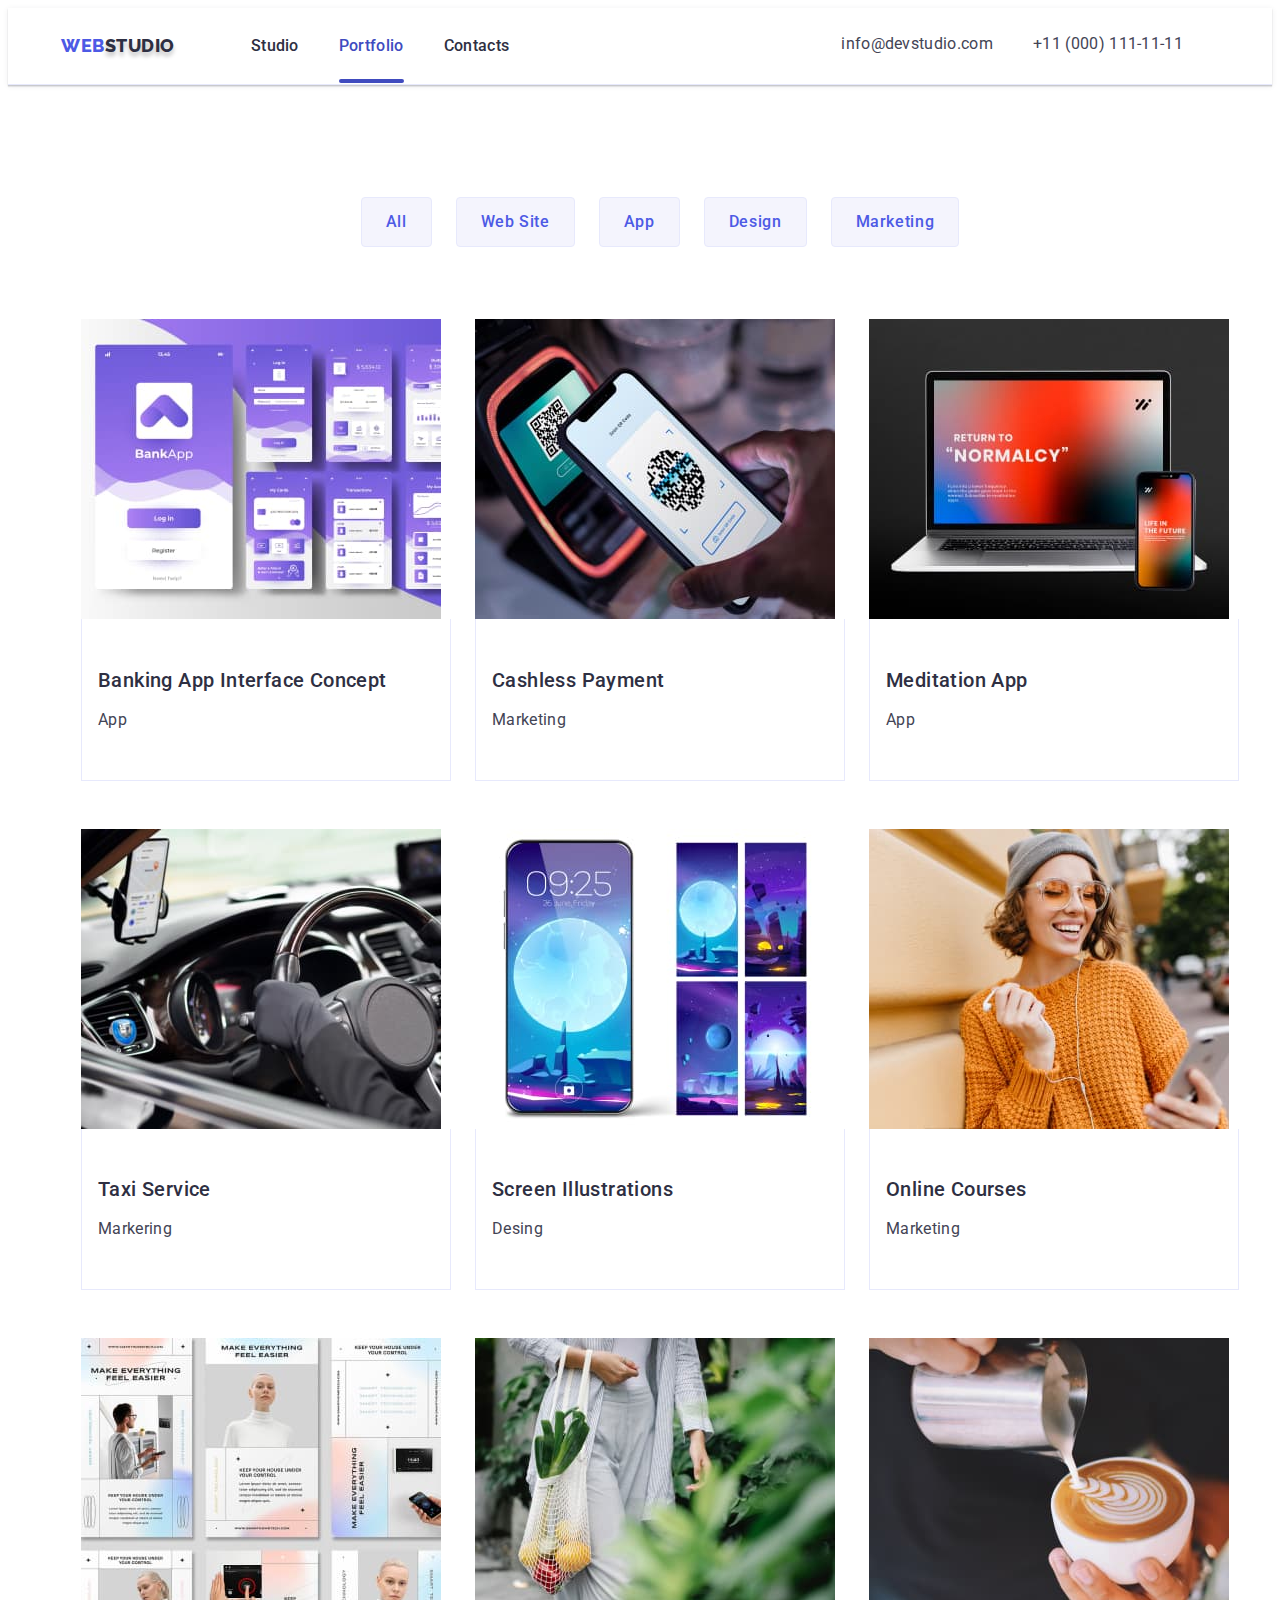
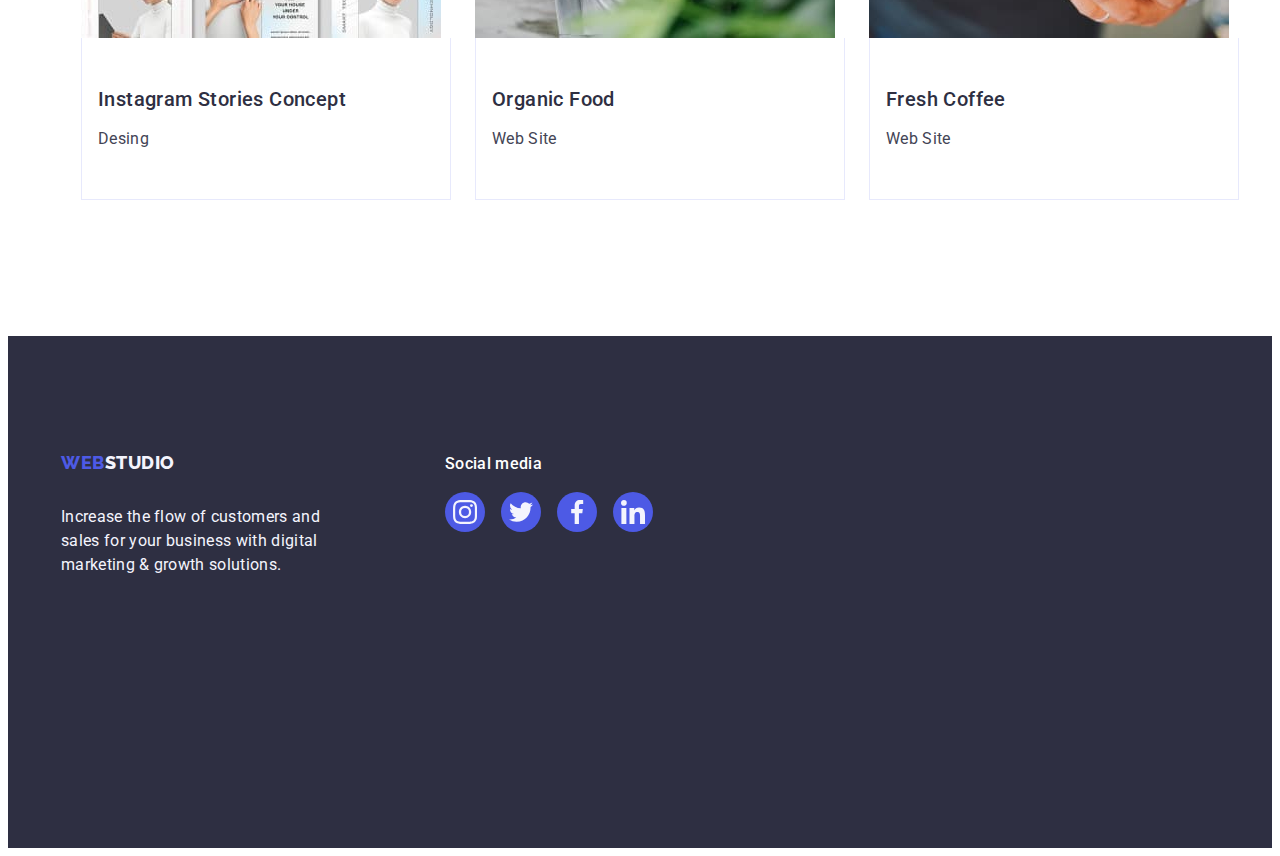
==== portfolio.html @ b8fcc090 "upup" ====
<!DOCTYPE html>
<html lang="en">

<head>
    <meta charset="utf-8" />
    <meta http-equiv="X-UA-Compatible" content="IE=edge" />
    <meta name="viewport" content="width=device-width, initial-scale=1.0" />
    
    <link rel="preconnect" href="https://fonts.googleapis.com">
    <link rel="preconnect" href="https://fonts.gstatic.com" crossorigin>
    <link href="https://fonts.googleapis.com/css2?family=Raleway:wght@800&family=Roboto:wght@400;500;700;900&display=swap"
            rel="stylesheet">
    <title>Web Studio</title>
    <link rel="stylesheet" href="https://cdnjs.cloudflare.com/ajax/libs/modern-normalize/2.0.0/modern-normalize.min.css"
            integrity="sha512-4xo8blKMVCiXpTaLzQSLSw3KFOVPWhm/TRtuPVc4WG6kUgjH6J03IBuG7JZPkcWMxJ5huwaBpOpnwYElP/m6wg=="
            crossorigin="anonymous" referrerpolicy="no-referrer" />
    <link rel="stylesheet" href="./css/styles.css" />
</head>

<body class="body">
    <header class="hdr">
        <div class="header container">
            <nav class="nav">
                <a class="logo-link link" href="./index.html">Web<span class="link-studio">Studio</span></a>
                <ul class="nav-list list">
                    <li><a class="nav-link link" href="./index.html" target="_blank">Studio</a> </li>
                    <li><a class="nav-link link current " href="./portfolio.html" target="_blank">Portfolio</a></li>
                    <li><a class="nav-link link" href="" target="_blank">Contacts</a></li>
                </ul>
            </nav>
            <address class="address">
                <ul class="contacts-list list">
                    <li>
                        <a class="contacts-link link" href="mailto:info@devstudio.com">info@devstudio.com</a>
                    </li>
                    <li>
                        <a class="contacts-link link" href="tel:+110001111111">+11 (000) 111-11-11</a>
                    </li>
                </ul>
            </address>
        </div>
    </header>
    <main>
        <ul class="main-btn-portfolio">
            <div class="portfolio container">
            <h1 class="visually-hidden">Main Portfolio</h1>
            <ul class="button-list list">
                <li><button class="button-link link" type="button">All</button></li>
                <li><button class="button-link link" type="button">Web Site</button></li>
                <li><button class="button-link link" type="button">App</button></li>
                <li><button class="button-link link" type="button">Design</button></li>
                <li><button class="button-link link" type="button">Marketing</button></li>
            </ul>
            <ul class="portfolio-list list">
                <li class="prtfl">
                    <a class="main-portfolio-link link" href>
                        <div class="main-link-prtfl">
                            <img src="./images/portfolio_img1.jpg" alt="Banking App" width="360" height="300" />
                            <p class="overlay">
                                14 Stylish and User-Friendly App Design Concepts · Task
                                Manager App · Calorie Tracker App · Exotic Fruit Ecommerce
                                App · Cloud Storage App
                            </p>
                        </div>
                        <div class="prtfl-text">
                            <h2 class="main-portfolio-titlle">Banking App Interface Concept</h2>
                            <p class="main-portfolio-p">App</p>
                        </div>
                    </a>
                </li>
                <li class="prtfl">
                    <a class="main-portfolio-link link" href>
                        <div class="main-link-prtfl">
                            <img src="./images/portfolio_img2.jpg" alt="Cashless Payment" width="360" height="300" />
                            <p class="overlay">
                                14 Stylish and User-Friendly App Design Concepts · Task
                                Manager App · Calorie Tracker App · Exotic Fruit Ecommerce
                                App · Cloud Storage App
                            </p>
                        </div>
                        <div class="prtfl-text">
                            <h2 class="main-portfolio-titlle">Cashless Payment</h2>
                            <p class="main-portfolio-p">Marketing</p>
                        </div>
                    </a>
                </li>
                <li class="prtfl">
                    <a class="main-portfolio-link link" href>
                        <div class="main-link-prtfl">
                            <img src="./images/portfolio_img3.jpg" alt="Meditation App" width="360" height="300" />
                            <p class="overlay">
                                14 Stylish and User-Friendly App Design Concepts · Task
                                Manager App · Calorie Tracker App · Exotic Fruit Ecommerce
                                App · Cloud Storage App
                            </p>
                        </div>
                        <div class="prtfl-text">
                            <h2 class="main-portfolio-titlle">Meditation App</h2>
                            <p class="main-portfolio-p">App</p>
                        </div>
                    </a>
                </li>
                <li class="prtfl">
                    <a class="main-portfolio-link link" href>
                        <div class="main-link-prtfl">
                            <img src="./images/portfolio_img4.jpg" alt="Taxi Service" width="360" height="300" />
                            <p class="overlay">
                                14 Stylish and User-Friendly App Design Concepts · Task
                                Manager App · Calorie Tracker App · Exotic Fruit Ecommerce
                                App · Cloud Storage App
                            </p>
                        </div>
                        <div class="prtfl-text">
                            <h2 class="main-portfolio-titlle">Taxi Service</h2>
                            <p class="main-portfolio-p">Markering</p>
                        </div>
                    </a>
                </li>
                <li class="prtfl">
                    <a class="main-portfolio-link link" href>
                        <div class="main-link-prtfl">
                            <img src="./images/portfolio_img5.jpg" alt="Screen Illustrations" width="360" height="300" />
                            <p class="overlay">
                                14 Stylish and User-Friendly App Design Concepts · Task
                                Manager App · Calorie Tracker App · Exotic Fruit Ecommerce
                                App · Cloud Storage App
                            </p>
                        </div>
                        <div class="prtfl-text">
                            <h2 class="main-portfolio-titlle">Screen Illustrations</h2>
                            <p class="main-portfolio-p">Desing</p>
                        </div>
                    </a>
                </li>
                <li class="prtfl">
                    <a class="main-portfolio-link link" href>
                        <div class="main-link-prtfl">
                            <img src="./images/portfolio_img6.jpg" alt="Online Courses" width="360" height="300" />
                            <p class="overlay">
                                14 Stylish and User-Friendly App Design Concepts · Task
                                Manager App · Calorie Tracker App · Exotic Fruit Ecommerce
                                App · Cloud Storage App
                            </p>
                        </div>
                        <div class="prtfl-text">
                            <h2 class="main-portfolio-titlle">Online Courses</h2>
                            <p class="main-portfolio-p">Marketing</p>
                        </div>
                    </a>
                </li>
                <li class="prtfl">
                    <a class="main-portfolio-link link" href>
                        <div class="main-link-prtfl">
                            <img src="./images/portfolio_img7.jpg" alt="Instagram Stories Concept" width="360" height="300" />
                            <p class="overlay">
                                14 Stylish and User-Friendly App Design Concepts · Task
                                Manager App · Calorie Tracker App · Exotic Fruit Ecommerce
                                App · Cloud Storage App
                            </p>
                        </div>
                        <div class="prtfl-text">
                            <h2 class="main-portfolio-titlle">Instagram Stories Concept</h2>
                            <p class="main-portfolio-p">Desing</p>
                        </div>
                    </a>
                </li>
                <li class="prtfl">
                    <a class="main-portfolio-link link" href>
                        <div class="main-link-prtfl">
                            <img src="./images/portfolio_img8.jpg" alt="Organic Food" width="360" height="300" />
                            <p class="overlay">
                                14 Stylish and User-Friendly App Design Concepts · Task
                                Manager App · Calorie Tracker App · Exotic Fruit Ecommerce
                                App · Cloud Storage App
                            </p>
                        </div>
                        <div class="prtfl-text">
                            <h2 class="main-portfolio-titlle">Organic Food</h2>
                            <p class="main-portfolio-p">Web Site</p>
                        </div>
                    </a>
                </li>
                <li class="prtfl">
                    <a class="main-portfolio-link link" href>
                        <div class="main-link-prtfl">
                            <img src="./images/portfolio_img9.jpg" alt="Fresh Coffee" width="360" height="300" />
                            <p class="overlay">
                                14 Stylish and User-Friendly App Design Concepts · Task
                                Manager App · Calorie Tracker App · Exotic Fruit Ecommerce
                                App · Cloud Storage App
                            </p>
                        </div>
                        <div class="prtfl-text">
                            <h2 class="main-portfolio-titlle">Fresh Coffee</h2>
                            <p class="main-portfolio-p">Web Site</p>
                        </div>
                    </a>
                </li>



            </ul>
            </div>
        </section>
        
    </main>

<footer class="footer">
    <div class="footer-container container">
    <div class="foot-container">
    <a class="logo-link-footer link" href="./index.html">Web<span class="link-studio-footer">Studio</span></a>
    <p class="text-footer">Increase the flow of customers and sales for your business with digital marketing & growth solutions.</p>
    </div>
    <div class="svg-container">
    <p class="soc-media-text">Social media</p>
    <ul class="icon-foot-list list">
        <li class="icon-social">
            <a class="icon-foot-links link" href="">
                <svg class="social-itfi" height="24" width="24">
                    <use href="./images/icons.svg#icon-instagram"></use>
                </svg>
            </a>
        </li>
        <li class="icon-social">
            <a class="icon-foot-links link" href="">
                <svg class="social-itfi" height="24" width="24">
                    <use href="./images/icons.svg#icon-twitter"></use>
                </svg>
            </a>
        </li>
        <li class="icon-social">
            <a class="icon-foot-links link" href="">
                <svg class="social-itfi" height="24" width="24">
                    <use href="./images/icons.svg#icon-facebook"></use>
                </svg>
            </a>
        </li>
        <li class="icon-social">
            <a class="icon-foot-links link" href="">
                <svg class="social-itfi" height="24" width="24">
                    <use href="./images/icons.svg#icon-linkedin"></use>
                </svg>
            </a>
        </li>
    </ul>
    </div>
    </div>
</footer>
</body>

</html>
---- css/styles.css ----
:root{
    --links: #404bbf;
    --main-color: #2E2F42;
    --brand-color: #4D5AE5;
    --main-text-color: #434455;
    --background-white: #FFFFFF;
    --text-white: #FFFFFF;
    --footer-color: #F4F4FD;
    --icon: #F4F4FD;
    --link-icons: #8e8f99;
}

img {
    display: block;
}

body {
font-family: 'Roboto', sans-serif;
 color: var(--main-text-color);
background: var(--background-white) ;
}

.list{
list-style-type: none;
padding-left: 0;
margin: 0;
}

.link {
    text-decoration: none;
}

.hdr{
background-color: var(--background-white);
border-bottom: 1px solid #e7e9fc;
box-shadow: 0px 2px 1px rgba(46, 47, 66, 0.08), 0px 1px 1px rgba(46, 47, 66, 0.16), 0px 1px 6px rgba(46, 47, 66, 0.08);
}

.container{
width: 1158px;
margin: 0 auto;
padding: 0 15px;
}

.header {
height: 76px;
display: flex;
flex-direction: row;
justify-content: flex-start;
}

.soc-media-text{
font-weight: 500;
font-size: 16px;
line-height: 1.5;
letter-spacing: 0.02em;
color: var(--background-white);
}

.logo-link {
padding: 0;
margin-right: 76px;
font-family: 'Raleway', sans-serif;
font-size: 18px;
font-weight: 800;
line-height: 1.17;
letter-spacing: 0.03em;
color: var(--brand-color);
text-transform: uppercase;
padding-left: 0;
}

.link-studio {
color: var(--main-color);
text-shadow: 0px 4px 4px rgba(0, 0, 0, 0.25);
}

.nav {
display: flex;
align-items: center;
justify-content: flex-start;
}


.nav-link {
color: var(--main-color);
text-decoration: none;
position: relative;
transition: color 250ms cubic-bezier(0.4, 0, 0.2, 1);
}

.nav-link:hover,
.nav-link:focus{
color: var(--links);
}

.current{
    position: relative;
    color: var(--links);
}

.current::after {
        content: "";
        position: absolute;
        left: 0;
        bottom: -1px;
        background-color: #404BBF;
        height: 4px;
        border-radius: 2px;
        display: block;
        width: 100%
}

.nav-list {
list-style-type: none;
font-weight: 500;
font-size: 16px;
list-style: none;
line-height: 24px;
letter-spacing: 0.02em;
display: flex;
margin: 0;
gap: 40px;
}



.nav-list .link{
 display: block;
 padding: 24px 0;
}

.address{
font-style: normal;
}

.contacts-list {
list-style-type: none;
font-size: 16px;
line-height: 24px;
letter-spacing: 0.02em;
text-decoration: none;
display: flex;
margin: 0 0 0 332px;
gap: 40px;
}

.contacts-link {
display: block;
margin: 0;
padding: 24px 0;
transition: color 250ms cubic-bezier(0.4, 0, 0.2, 1);
}

.contacts-list .link:hover,
.contacts-list .link:focus {
color: var(--links);
}

.contacts-list .link{
color: var(--main-text-color);
}

.section-one {
background-image: linear-gradient(rgba(46, 47, 66, 0.7), rgba(46, 47, 66, 0.7)), url(../images/office.jpg);
background-size: cover;
background-position: center;
background-repeat: no-repeat;
padding: 188px 0;
display: flex;
max-width: 1440px;
}

.first-text{
display: flex;
flex-direction: column;
align-items: center;
}

.main-text {
font-size: 56px;
color: var(--text-white);
line-height: 1.07;
text-align: center;
letter-spacing: 0.02em;
max-width: 496px;
display: block;
margin-bottom: 48px;
}

.main-button {
font-family: "Roboto", sans-serif;
font-weight: 500;
font-size: 16px;
color: var(--text-white);
background: var(--brand-color);
line-height: 24px;
letter-spacing: 0.04em;
cursor: pointer;
display: block;
min-width: 169px;
height: 56px;
border: none;
border-radius: 4px;
box-shadow: 0px 4px 4px rgba(0, 0, 0, 0.15);
transition: background-color 250ms cubic-bezier(0.4, 0, 0.2, 1);
}

.main-button:hover,
.main-button:focus{
background-color: var(--brand-color);
box-shadow: 0px 1px 6px rgba(46, 47, 66, 0.08), 
0px 1px 1px rgba(46, 47, 66, 0.16), 
0px 2px 1px rgba(46, 47, 66, 0.08);
}

.main-button:active {
background: #404BBF;
box-shadow: 0px 4px 4px rgba(0, 0, 0, 0.15);
}

.section-features {
padding: 120px 0;
}

.features {
display: flex;
justify-content: center;
align-items: center;
height: 112px;
border-radius: 4px;
margin-bottom: 8px;

}

.visually-hidden {
position: absolute;
width: 1px;
height: 1px;
margin: -1px;
border: 0;
padding: 0;
white-space: nowrap;
clip-path: inset(100%);
clip: rect(0 0 0 0);
overflow: hidden;
}

.features-list{
    display: flex;
    flex-direction: row;
    gap: 24px;
}

.feat-list{
width: 264px;
}

.icon-feat {
padding: 24px 100px;
background-color: var(--footer-color);
}

.titlle-list {
font-weight: 500;
font-size: 20px;
color: var(--main-color);
line-height: 24px;
letter-spacing: 0.02em;
margin-bottom: 8px;
}

.p-list {
font-size: 16px;
color: var(--main-text-color);
line-height: 24px;
letter-spacing: 0.02em;
}

.section-wawd{
padding-bottom: 120px;
}


.second-text {
font-size: 36px;
text-align: center;
color: var(--main-color);
line-height: 1.11;
letter-spacing: 0.02em;
text-transform: capitalize;
margin-bottom: 72px;
}

.img-list {
display: flex;
gap: 24px;
}

.wawd-img{
width: calc((100% - 48px) / 3);
border: 1px solid #E7E9FC;
}

.section-team {
background-color: #F4F4FD;
padding: 120px 0;
}

.team .container{
    padding: 32px 0;
}

.icon-social-list {
    display: flex;
    justify-content: center;
    gap: 24px;
}

.icon-social {
    width: 40px;
    height: 40px;
    background-color: 250ms cubic-bezier(0.4, 0, 0.2, 1);
}

.icon-social-links{
    width: 100%;
    height: 100%;
    background-color: var(--brand-color);
    border-radius: 50%;
    display: flex;
    align-items: center;
    justify-content: center;
    gap: 24px;
    transition: background-color 250ms cubic-bezier(0.4, 0, 0.2, 1);
}

.icon-social-links:hover,
.icon-social-links:focus {
    background-color: #404bbf;
}

.social-itfi {
fill: var(--icon);
}

.team {
    padding: 32px 0;

}

.our-team {
font-size: 36px;
color: var(--main-color);
line-height: 1.11;
letter-spacing: 0.02em;
text-transform: capitalize;
text-align: center;
margin-bottom: 72px;
}

.our-team-list {
display: flex;
gap: 24px;
align-items: center;
}

.personal-list{
background-color: var(--background-white);
width: calc((100% - 72px) / 4);
border-radius: 0px 0px 4px 4px;
box-shadow: 0px 1px 6px rgba(46, 47, 66, 0.08), 0px 1px 1px rgba(46, 47, 66, 0.16), 0px 2px 1px rgba(46, 47, 66, 0.08);

}

.team-list {
font-weight: 500;
font-size: 20px;
color: var(--main-color);
line-height: 1.2;
letter-spacing: 0.02em;
text-align: center;
margin-bottom: 8px
}

.team-p-list {
font-size: 16px;
color: var(--main-text-color);
font-size: 16px;
line-height: 1.5;
text-align: center;
letter-spacing: 0.02em;
}

.person {
padding: 32px 16px;

}

.sec-customers {
    padding: 120px 0;
}

.customers-title {
font-size: 36px;
line-height: 1.11;
text-align: center;
letter-spacing: 0.02em;
text-transform: capitalize;
color: var(--main-color);
margin-bottom: 72px;
}

.customers-list {
display: flex;
justify-content: center;
align-items: center;
flex-direction: row;
gap: 24px;
}

.customers-links {
border-radius: 4px;
width: calc((100% - 120px) / 6);
height: 88px;
}

.customers-links:hover,
.customers-links:focus {
border: 1px solid #404BBF;
}

.customers-link {
width: 100%;
height: 100%;
border: 1px solid #8e8f99;
border-radius: 4px;
display: flex;
align-items: center;
justify-content: center;
color: var(--link-icons);
transition: border-color 250ms cubic-bezier(0.4, 0, 0.2, 1), color 250ms cubic-bezier(0.4, 0, 0.2, 1);
}

.customers-link:hover,
.customers-link:focus {
border-color: #404BBF;
color: #404BBF;
}

.icon-customers {
fill: currentColor;
}

.text-footer {
font-size: 16px;
color: var(--footer-color);
line-height: 24px;
letter-spacing: 0.02em;
max-width: 264px;
padding-left: 0;
}

.footer-container {
    display: flex;
    align-items: baseline;
}

.foot-container {
padding-left: 0;
margin-right: 120px;
}

.soc-media-text{
font-weight: 500;
font-size: 16px;
line-height: 1.5;
letter-spacing: 0.02em;
color: #FFFFFF;
margin-bottom: 16px;
}

.icon-foot-list {
    display: flex;
    gap: 16px;
}

.icon-foot-links {
    width: 100%;
    height: 100%;
    background-color: var(--brand-color);
    border-radius: 50%;
    display: flex;
    align-items: center;
    justify-content: center;
    gap: 24px;
    transition: background-color 250ms cubic-bezier(0.4, 0, 0.2, 1);
}

.icon-foot-links:hover,
.icon-foot-links:focus {
background-color: #31d0aa;
}

.footer {
background: var(--main-color);
padding: 100px 0;
height: 312px;
display: flex;
}

.link-studio-footer {
color: var(--footer-color);
}

.logo-link-footer{
margin-bottom: 16px;
font-family: 'Raleway',
sans-serif;
font-size: 18px;
font-weight: 800;
line-height: 1.17;
letter-spacing: 0.03em;
color: var(--brand-color);
text-transform: uppercase;
padding-left: 0;
display: inline-block;
}

.backdrop {
    position: fixed;
    top: 0;
    left: 0;
    width: 100%;
    height: 100%;
    background-color: rgba(46, 47, 66, 0.4);
    transition: opacity 250ms cubic-bezier(0.4, 0, 0.2, 1), visibility 250ms cubic-bezier(0.4, 0, 0.2, 1);
}

.is-hidden{
    visibility: hidden;
    opacity: 0;
    pointer-events: none;
}

.modal {
    position: absolute;
    top: 50%;
    left: 50%;
    transform: translate(-50%, -50%) scale(1);
    width: 408px;
    min-height: 584px;
    background: #fcfcfc;
    box-shadow: 0px 1px 1px rgba(0, 0, 0, 0.14), 0px 1px 3px rgba(0, 0, 0, 0.12), 0px 2px 1px rgba(0, 0, 0, 0.2);
    border-radius: 4px;
    transition: transform 250ms cubic-bezier(0.4, 0, 0.2, 1);
}

.close-btn{
position: absolute;
display: flex;
top: 24px;
right: 24px;
width: 24px;
height: 24px;
border-radius: 50%;
align-items: center;
justify-content: center;
background-color: #e7e9fc;
border: 1px solid rgba(0, 0, 0, 0.1);
padding: 0;
cursor: pointer;
transition: background-color 250ms cubic-bezier(0.4, 0, 0.2, 1), border 250ms cubic-bezier(0.4, 0, 0.2, 1);

}

.close-btn:hover, 
.close-btn:focus {
    background-color: #404bbf;
    border: none;
    color: #FFFFFF;
}

.icon-close-btn {
    transition: fill 250ms cubic-bezier(0.4, 0, 0.2, 1);
    fill: currentColor;
}

/*!----------------------------PORTFOLIO------------------------------- */
.main-btn-portfolio{
padding-top: 96px;
padding-bottom: 120px;
}

.button-list{
margin-bottom: 72px;
display: flex;
gap: 24px;
justify-content: center;
}

.button-link{
font-family: "Roboto", sans-serif;
font-weight: 500;
font-size: 16px;
color: var(--brand-color);
background: #F4F4FD;
line-height: 1.5;
letter-spacing: 0.04em;
cursor: pointer;
border-radius: 4px;
padding: 12px 24px;
border: 1px solid #e7e9fc;
transition: color 250ms cubic-bezier(0.4, 0, 0.2, 1),
    background-color 250ms cubic-bezier(0.4, 0, 0.2, 1),
    border-color 250ms cubic-bezier(0.4, 0, 0.2, 1),
    box-shadow 250ms cubic-bezier(0.4, 0, 0.2, 1);
}

.button-link:hover,
.button-link:focus {
font-family: 'Roboto';
font-weight: 500;
font-size: 16px;
color: var(--text-white);
background: var(--links);
border: 1px solid transparent;
box-shadow: 0px 3px 1px rgba(0, 0, 0, 0.1), 0px 2px 1px rgba(0, 0, 0, 0.08), 0px 2px 2px rgba(0, 0, 0, 0.12);
}

.portfolio-list{
display: flex;
flex-wrap: wrap;
gap: 48px 24px;
}
  
.prtfl {
width: calc((100% - 48px) / 3);
transition: box-shadow 250ms cubic-bezier(0.4, 0, 0.2, 1);

}

.main-link-prtfl{
 position: relative;
overflow: hidden;
}

.main-link-prtfl:hover .overlay {
    transform: translateX(0);
    background-color: var(--brand-color);
}

.main-portfolio-link {
    display: block;
    transition: box-shadow 250ms cubic-bezier(0.4, 0, 0.2, 1);
}

.main-portfolio-link:hover,
.main-portfolio-link:focus {
    box-shadow: 0px 1px 6px rgba(46, 47, 66, 0.08), 0px 1px 1px rgba(46, 47, 66, 0.16), 0px 2px 1px rgba(46, 47, 66, 0.08);
}

.overlay {
position: absolute;
background-color: var(--brand-color);
top: 0;
left: 0;
width: 100%;
height: 100%;
transform: translateY(100%);
transition: transform 250ms cubic-bezier(0.4, 0, 0.2, 1);
font-size: 16px;
line-height: 1.5;
letter-spacing: 0.02em;
color: var(--footer-color);
padding: 40px 32px;
}

.prtfl-text{
padding: 32px 16px;
border: 1px solid #e7e9fc;
border-top: none;
}

.main-portfolio-titlle {
font-weight: 500;
font-size: 20px;
line-height: 24px;
color: var(--main-color);
line-height: 1.2;
letter-spacing: 0.02em;
margin-bottom: 8px
}

.main-portfolio-p {
font-size: 16px;
color: var(--main-text-color);
line-height: 1.5;
letter-spacing: 0.02em;
}
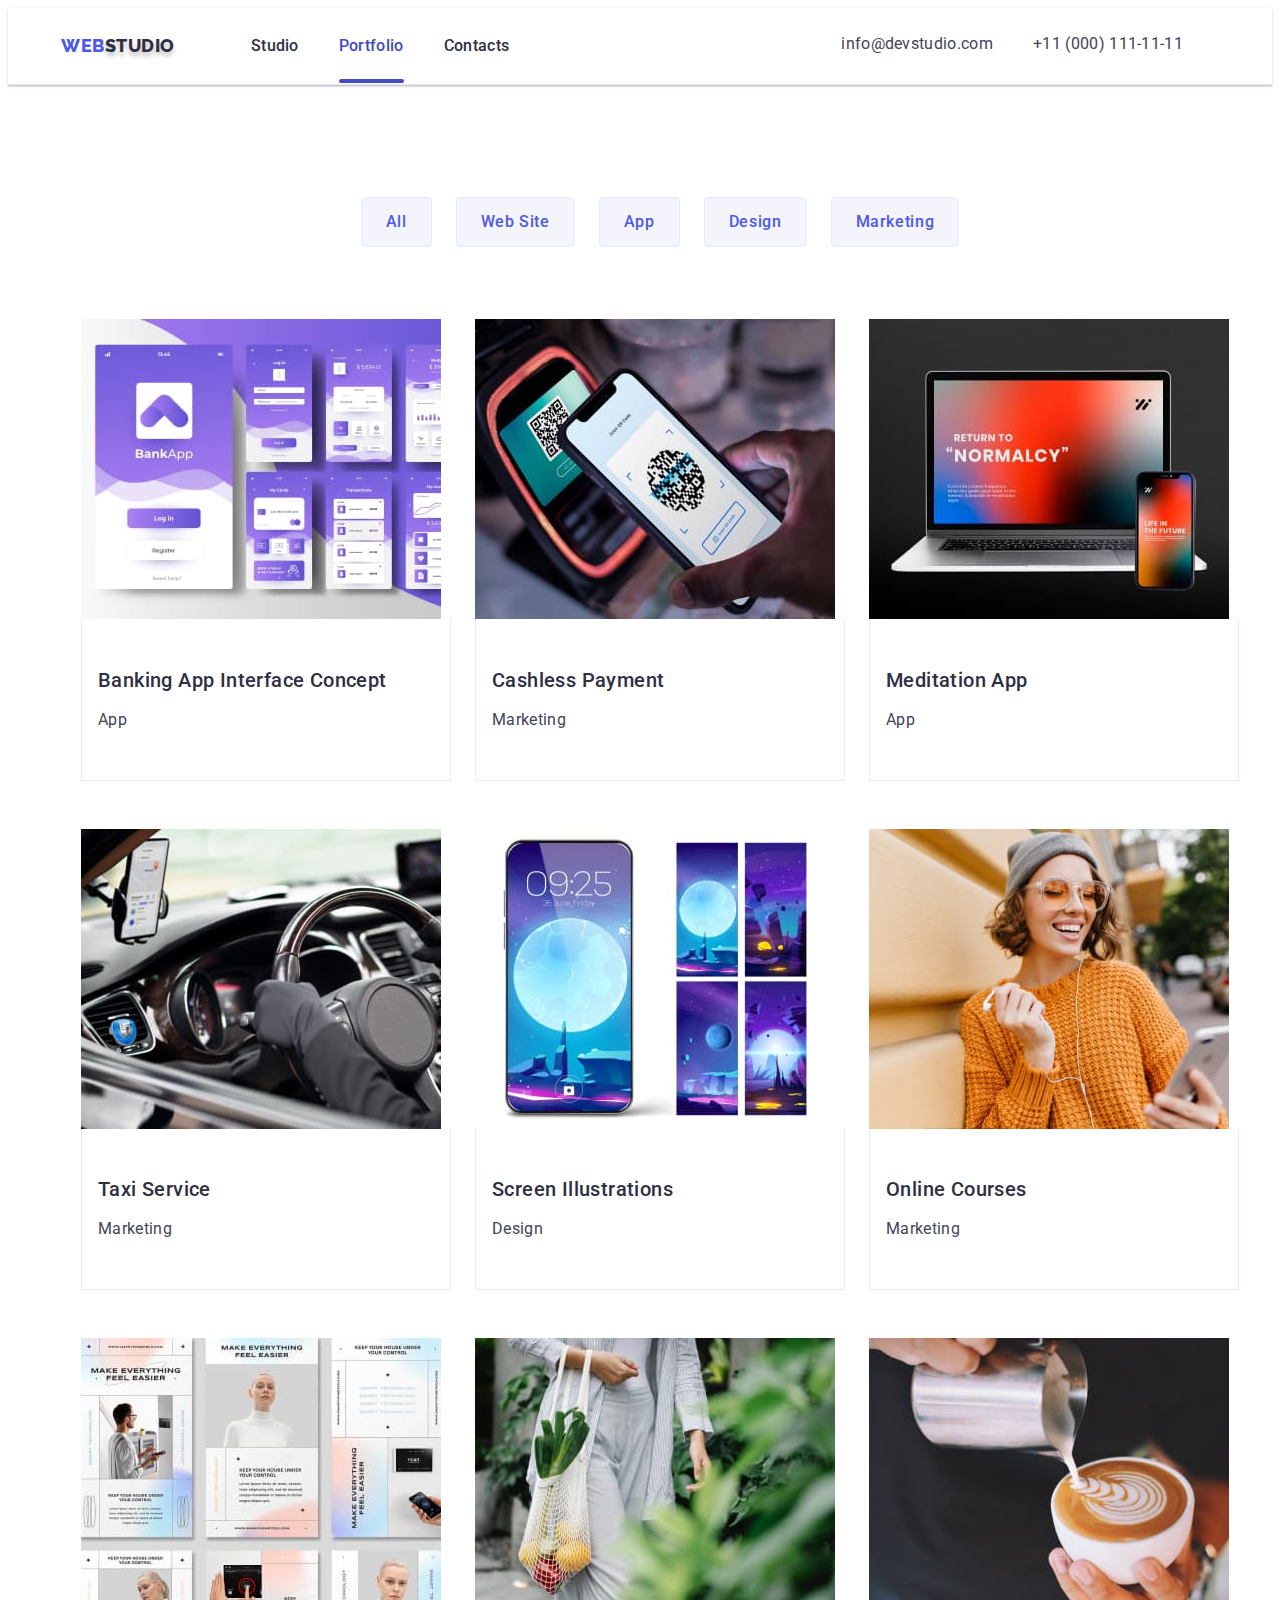
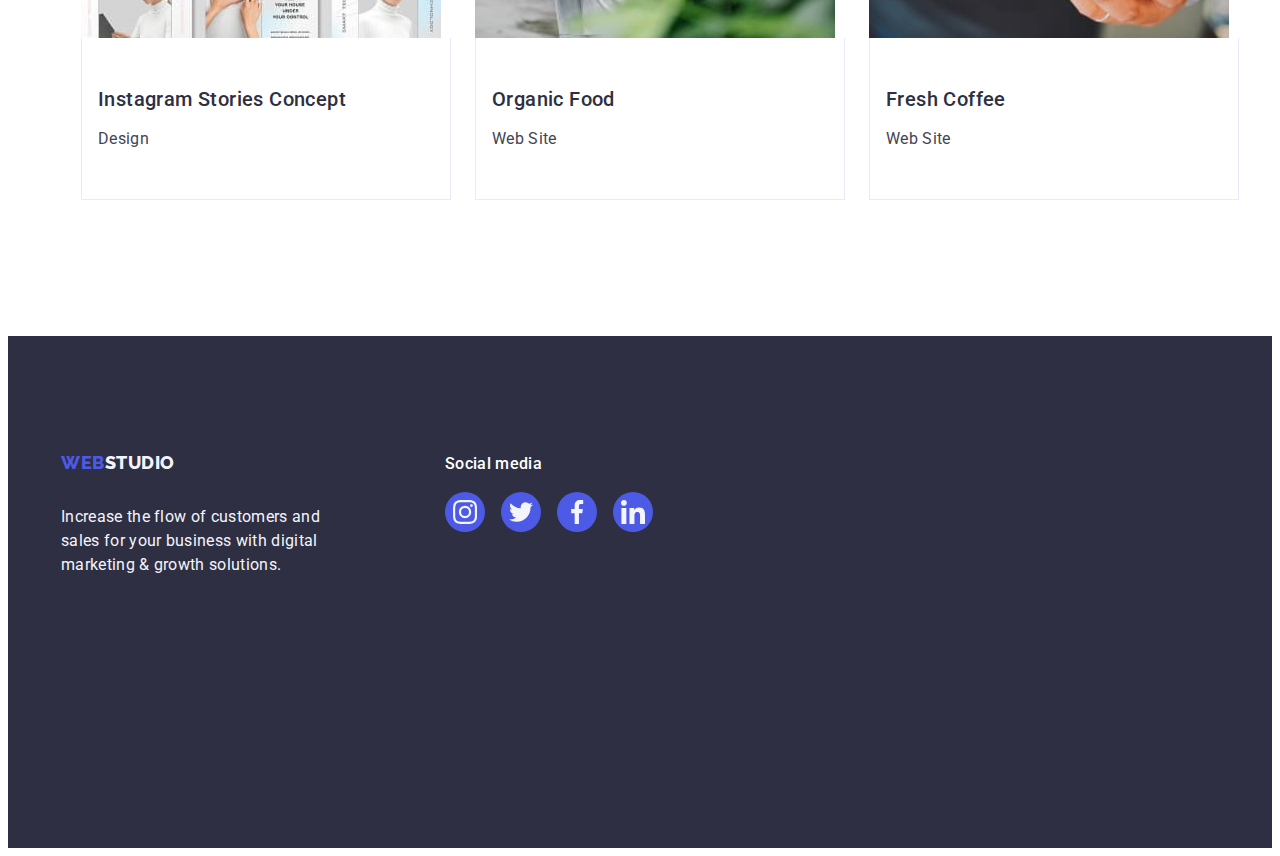
==== commit bb62dfc9: "hh" ====
--- a/portfolio.html
+++ b/portfolio.html
@@ -53,6 +53,147 @@
             </ul>
             <ul class="portfolio-list list">
                 <li class="prtfl">
+                    <div class="main-link-prtfl">
+                        <a class="main-portfolio-link link" href="./app"><img src="./images/portfolio_img1.jpg" alt="Banking App" width="360" height="300" />
+                            <div class="overlay">
+                                <p class="hidden-text">14 Stylish and User-Friendly App Design Concepts · Task Manager App · Calorie
+                                    Tracker App ·
+                                    Exotic Fruit Ecommerce App ·
+                                    Cloud Storage App</p>
+                            </div>
+                        </a>
+                    </div>
+                    <div class="prtfl-text">
+                        <h2 class="main-portfolio-titlle">Banking App Interface Concept</h2>
+                        <p class="main-portfolio-p">App</p>
+                    </div>
+                </li>
+                <li class="prtfl">
+                    <div class="main-link-prtfl">
+                    <a class="main-portfolio-link link" href="./marketing"><img src="./images/portfolio_img2.jpg" alt="Cashless Payment" width="360" height="300"/>
+                    <div class="overlay">
+                        <p class="hidden-text">14 Stylish and User-Friendly App Design Concepts · Task Manager App · Calorie Tracker App ·
+                            Exotic Fruit Ecommerce App ·
+                            Cloud Storage App</p>
+                    </div>
+                    </a>
+                    </div>
+                    <div class="prtfl-text">
+                    <h2 class="main-portfolio-titlle">Cashless Payment</h2>
+                    <p class="main-portfolio-p">Marketing</p>
+                    </div>
+                </li>
+                <li class="prtfl">
+                    <div class="main-link-prtfl">
+                    <a class="main-portfolio-link link" href="./app"><img src="./images/portfolio_img3.jpg" alt="Meditation App<" width="360" height="300"/>
+                    <div class="overlay">
+                        <p class="hidden-text">14 Stylish and User-Friendly App Design Concepts · Task Manager App · Calorie Tracker App ·
+                            Exotic Fruit Ecommerce App ·
+                            Cloud Storage App</p>
+                    </div>
+                    </a>
+                    </div>
+                    <div class="prtfl-text">
+                    <h2 class="main-portfolio-titlle">Meditation App</h2>
+                    <p class="main-portfolio-p">App</p>
+                    </div>
+                    
+                </li>
+                <li class="prtfl">
+                    <div class="main-link-prtfl">
+                    <a class="main-portfolio-link link" href="./marketing"><img src="./images/portfolio_img4.jpg" alt="Taxi Service" width="360" height="300"/>
+                    <div class="overlay">
+                        <p class="hidden-text">14 Stylish and User-Friendly App Design Concepts · Task Manager App · Calorie Tracker App ·
+                            Exotic Fruit Ecommerce App ·
+                            Cloud Storage App</p>
+                    </div>
+                    </a>
+                    </div>
+                    <div class="prtfl-text">
+                    <h2 class="main-portfolio-titlle">Taxi Service</h2>
+                    <p class="main-portfolio-p">Marketing</p>
+                    </div>
+                </li>
+                <li class="prtfl">
+                    <div class="main-link-prtfl">
+                    <a class="main-portfolio-link link" href="./design"><img src="./images/portfolio_img5.jpg" alt="Screen Illustrations" width="360" height="300"/>
+                    <div class="overlay">
+                        <p class="hidden-text">14 Stylish and User-Friendly App Design Concepts · Task Manager App · Calorie Tracker App ·
+                            Exotic Fruit Ecommerce App ·
+                            Cloud Storage App</p>
+                    </div>
+                    </a>
+                    </div>
+                    <div class="prtfl-text">
+                    <h2 class="main-portfolio-titlle">Screen Illustrations</h2>
+                    <p class="main-portfolio-p">Design</p>
+                    </div>
+                    
+                </li>
+                <li class="prtfl">
+                    <div class="main-link-prtfl">
+                    <a class="main-portfolio-link link" href="./marketing"><img src="./images/portfolio_img6.jpg" alt="Online Courses" width="360" height="300"/>
+                    <div class="overlay">
+                        <p class="hidden-text">14 Stylish and User-Friendly App Design Concepts · Task Manager App · Calorie Tracker App ·
+                            Exotic Fruit Ecommerce App ·
+                            Cloud Storage App</p>
+                    </div>
+                    </a>
+                    </div>
+                    <div class="prtfl-text">
+                    <h2 class="main-portfolio-titlle">Online Courses</h2>
+                    <p class="main-portfolio-p">Marketing</p>
+                    </div>
+                    
+                </li>
+                <li class="prtfl">
+                    <div class="main-link-prtfl">
+                    <a class="main-portfolio-link link" href="./design"><img src="./images/portfolio_img7.jpg" alt="Instagram Stories Concept" width="360" height="300"/>
+                    <div class="overlay">
+                        <p class="hidden-text">14 Stylish and User-Friendly App Design Concepts · Task Manager App · Calorie Tracker App ·
+                            Exotic Fruit Ecommerce App ·
+                            Cloud Storage App</p>
+                    </div>
+                    </a>
+                    </div>
+                    <div class="prtfl-text">
+                    <h2 class="main-portfolio-titlle">Instagram Stories Concept</h2>
+                    <p class="main-portfolio-p">Design</p>
+                    </div>
+                    
+                </li>
+                <li class="prtfl">
+                    <div class="main-link-prtfl">
+                    <a class="main-portfolio-link link" href="./web_site"><img class="changing_picture" src="./images/portfolio_img8.jpg" alt="Organic Food" width="360" height="300"/>
+                        <div class="overlay">
+                            <p class="hidden-text">14 Stylish and User-Friendly App Design Concepts · Task Manager App · Calorie Tracker App ·
+                                Exotic Fruit Ecommerce App ·
+                                Cloud Storage App</p>
+                        </div>
+                    </a>
+                        </div>
+                    <div class="prtfl-text">
+                    <h2 class="main-portfolio-titlle">Organic Food</h2>
+                    <p class="main-portfolio-p">Web Site</p>
+                    </div>
+                    
+                </li>
+                <li class="prtfl">
+                    <div class="main-link-prtfl">
+                    <a class="main-portfolio-link link" href="./web_site"><img src="./images/portfolio_img9.jpg" alt="Fresh Coffee" width="360" height="300"/>
+                        <div class="overlay">
+                            <p class="hidden-text">14 Stylish and User-Friendly App Design Concepts · Task Manager App · Calorie Tracker App ·
+                                Exotic Fruit Ecommerce App ·
+                                Cloud Storage App</p>
+                        </div>
+                        </a>
+                        </div>
+                    <div class="prtfl-text">
+                    <h2 class="main-portfolio-titlle">Fresh Coffee</h2>
+                    <p class="main-portfolio-p">Web Site</p>
+                    </div>
+                </li>
+                <!-- <li class="prtfl">
                     <a class="main-portfolio-link link" href>
                         <div class="main-link-prtfl">
                             <img src="./images/portfolio_img1.jpg" alt="Banking App" width="360" height="300" />
@@ -67,139 +208,7 @@
                             <p class="main-portfolio-p">App</p>
                         </div>
                     </a>
-                </li>
-                <li class="prtfl">
-                    <a class="main-portfolio-link link" href>
-                        <div class="main-link-prtfl">
-                            <img src="./images/portfolio_img2.jpg" alt="Cashless Payment" width="360" height="300" />
-                            <p class="overlay">
-                                14 Stylish and User-Friendly App Design Concepts · Task
-                                Manager App · Calorie Tracker App · Exotic Fruit Ecommerce
-                                App · Cloud Storage App
-                            </p>
-                        </div>
-                        <div class="prtfl-text">
-                            <h2 class="main-portfolio-titlle">Cashless Payment</h2>
-                            <p class="main-portfolio-p">Marketing</p>
-                        </div>
-                    </a>
-                </li>
-                <li class="prtfl">
-                    <a class="main-portfolio-link link" href>
-                        <div class="main-link-prtfl">
-                            <img src="./images/portfolio_img3.jpg" alt="Meditation App" width="360" height="300" />
-                            <p class="overlay">
-                                14 Stylish and User-Friendly App Design Concepts · Task
-                                Manager App · Calorie Tracker App · Exotic Fruit Ecommerce
-                                App · Cloud Storage App
-                            </p>
-                        </div>
-                        <div class="prtfl-text">
-                            <h2 class="main-portfolio-titlle">Meditation App</h2>
-                            <p class="main-portfolio-p">App</p>
-                        </div>
-                    </a>
-                </li>
-                <li class="prtfl">
-                    <a class="main-portfolio-link link" href>
-                        <div class="main-link-prtfl">
-                            <img src="./images/portfolio_img4.jpg" alt="Taxi Service" width="360" height="300" />
-                            <p class="overlay">
-                                14 Stylish and User-Friendly App Design Concepts · Task
-                                Manager App · Calorie Tracker App · Exotic Fruit Ecommerce
-                                App · Cloud Storage App
-                            </p>
-                        </div>
-                        <div class="prtfl-text">
-                            <h2 class="main-portfolio-titlle">Taxi Service</h2>
-                            <p class="main-portfolio-p">Markering</p>
-                        </div>
-                    </a>
-                </li>
-                <li class="prtfl">
-                    <a class="main-portfolio-link link" href>
-                        <div class="main-link-prtfl">
-                            <img src="./images/portfolio_img5.jpg" alt="Screen Illustrations" width="360" height="300" />
-                            <p class="overlay">
-                                14 Stylish and User-Friendly App Design Concepts · Task
-                                Manager App · Calorie Tracker App · Exotic Fruit Ecommerce
-                                App · Cloud Storage App
-                            </p>
-                        </div>
-                        <div class="prtfl-text">
-                            <h2 class="main-portfolio-titlle">Screen Illustrations</h2>
-                            <p class="main-portfolio-p">Desing</p>
-                        </div>
-                    </a>
-                </li>
-                <li class="prtfl">
-                    <a class="main-portfolio-link link" href>
-                        <div class="main-link-prtfl">
-                            <img src="./images/portfolio_img6.jpg" alt="Online Courses" width="360" height="300" />
-                            <p class="overlay">
-                                14 Stylish and User-Friendly App Design Concepts · Task
-                                Manager App · Calorie Tracker App · Exotic Fruit Ecommerce
-                                App · Cloud Storage App
-                            </p>
-                        </div>
-                        <div class="prtfl-text">
-                            <h2 class="main-portfolio-titlle">Online Courses</h2>
-                            <p class="main-portfolio-p">Marketing</p>
-                        </div>
-                    </a>
-                </li>
-                <li class="prtfl">
-                    <a class="main-portfolio-link link" href>
-                        <div class="main-link-prtfl">
-                            <img src="./images/portfolio_img7.jpg" alt="Instagram Stories Concept" width="360" height="300" />
-                            <p class="overlay">
-                                14 Stylish and User-Friendly App Design Concepts · Task
-                                Manager App · Calorie Tracker App · Exotic Fruit Ecommerce
-                                App · Cloud Storage App
-                            </p>
-                        </div>
-                        <div class="prtfl-text">
-                            <h2 class="main-portfolio-titlle">Instagram Stories Concept</h2>
-                            <p class="main-portfolio-p">Desing</p>
-                        </div>
-                    </a>
-                </li>
-                <li class="prtfl">
-                    <a class="main-portfolio-link link" href>
-                        <div class="main-link-prtfl">
-                            <img src="./images/portfolio_img8.jpg" alt="Organic Food" width="360" height="300" />
-                            <p class="overlay">
-                                14 Stylish and User-Friendly App Design Concepts · Task
-                                Manager App · Calorie Tracker App · Exotic Fruit Ecommerce
-                                App · Cloud Storage App
-                            </p>
-                        </div>
-                        <div class="prtfl-text">
-                            <h2 class="main-portfolio-titlle">Organic Food</h2>
-                            <p class="main-portfolio-p">Web Site</p>
-                        </div>
-                    </a>
-                </li>
-                <li class="prtfl">
-                    <a class="main-portfolio-link link" href>
-                        <div class="main-link-prtfl">
-                            <img src="./images/portfolio_img9.jpg" alt="Fresh Coffee" width="360" height="300" />
-                            <p class="overlay">
-                                14 Stylish and User-Friendly App Design Concepts · Task
-                                Manager App · Calorie Tracker App · Exotic Fruit Ecommerce
-                                App · Cloud Storage App
-                            </p>
-                        </div>
-                        <div class="prtfl-text">
-                            <h2 class="main-portfolio-titlle">Fresh Coffee</h2>
-                            <p class="main-portfolio-p">Web Site</p>
-                        </div>
-                    </a>
-                </li>
-
-
-
-            </ul>
+                </li> -->
             </div>
         </section>
         
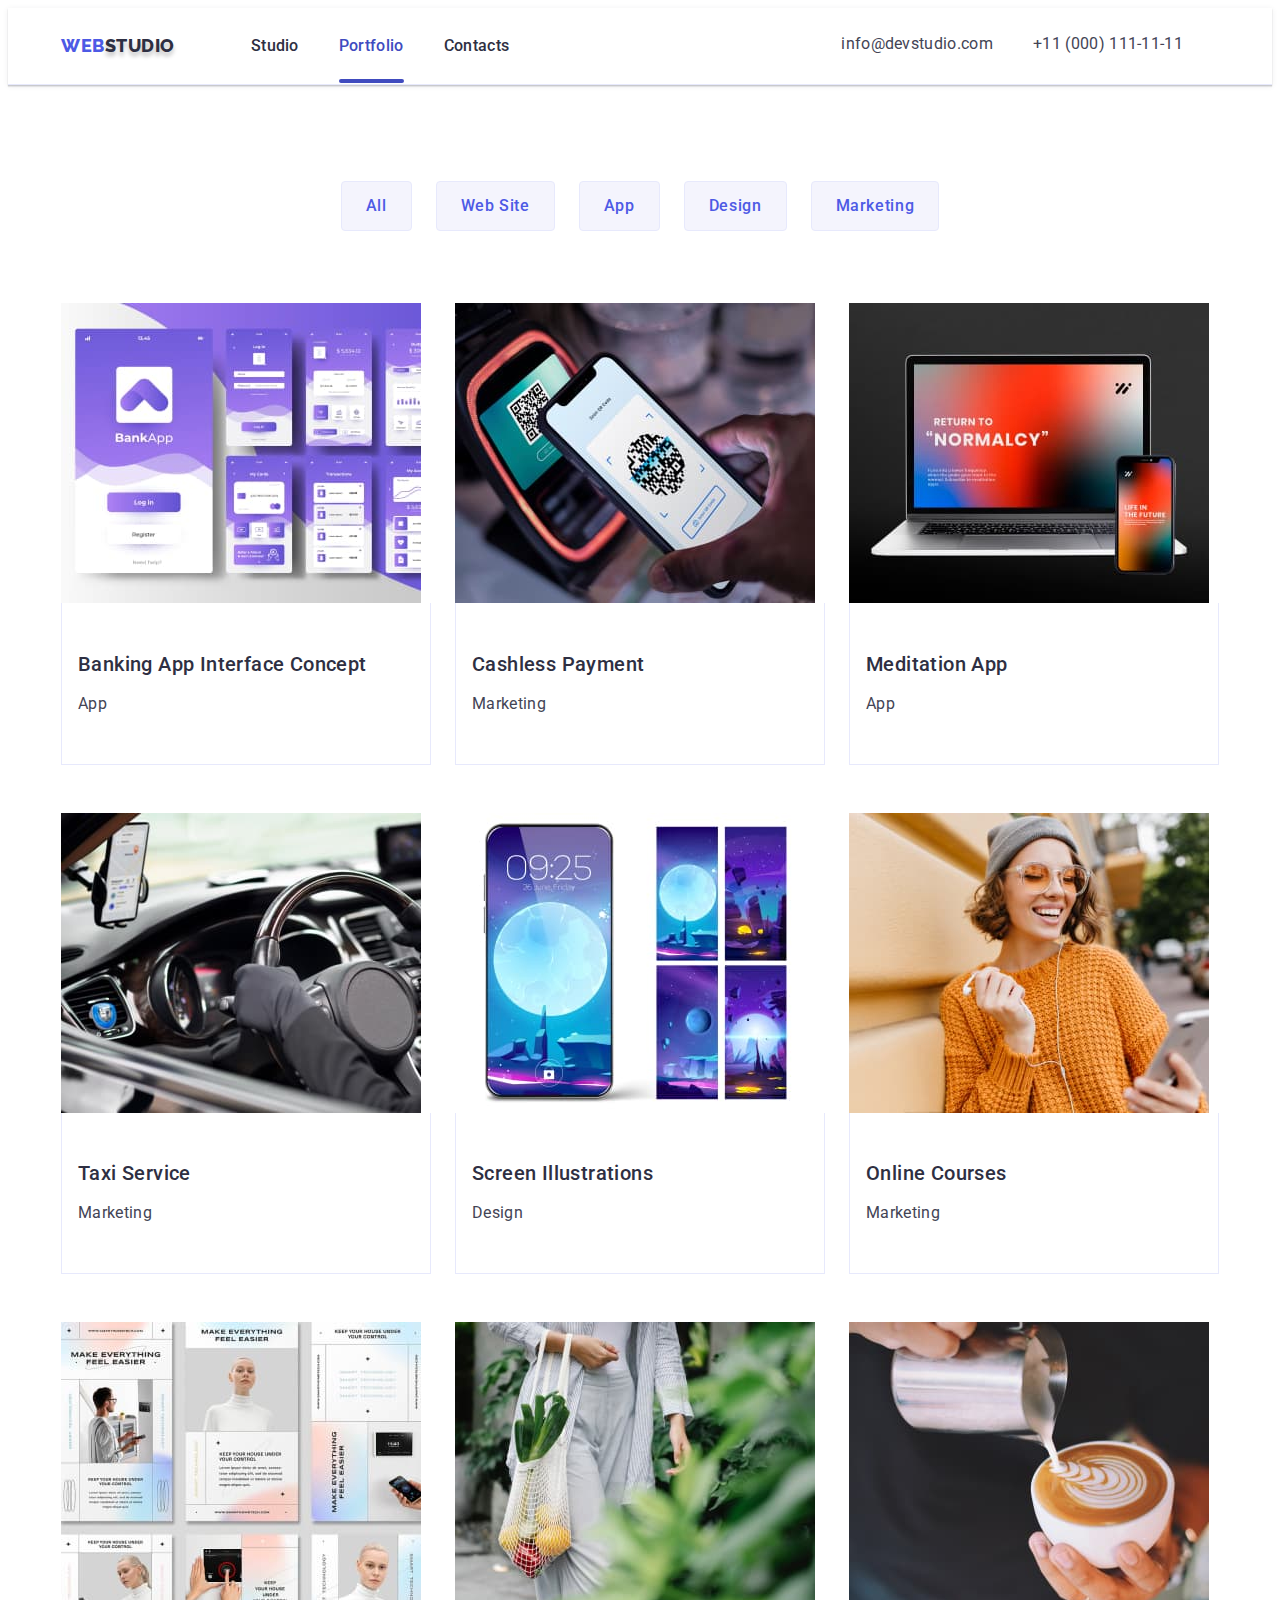
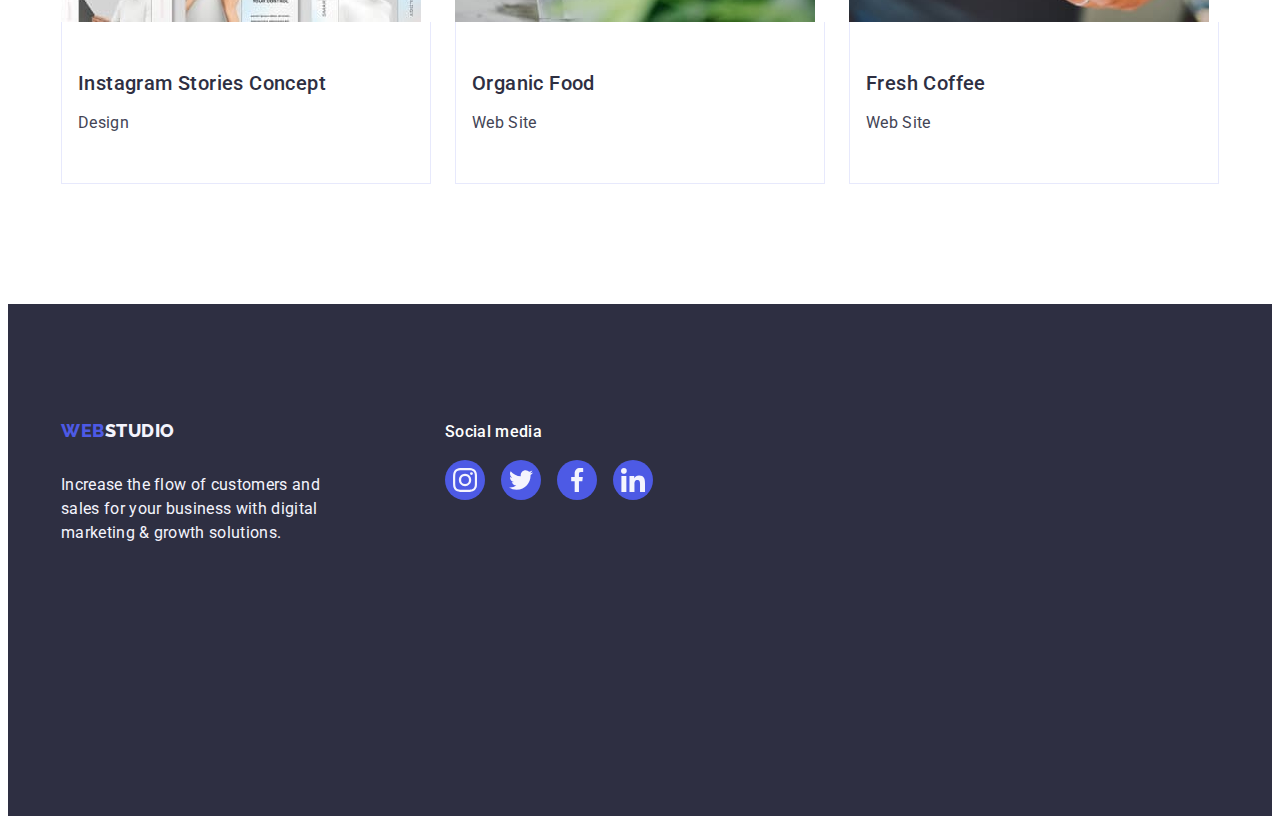
==== commit 0a7e396a: "up" ====
--- a/portfolio.html
+++ b/portfolio.html
@@ -41,7 +41,7 @@
         </div>
     </header>
     <main>
-        <ul class="main-btn-portfolio">
+        <section class="main-btn-portfolio">
             <div class="portfolio container">
             <h1 class="visually-hidden">Main Portfolio</h1>
             <ul class="button-list list">
@@ -51,164 +51,171 @@
                 <li><button class="button-link link" type="button">Design</button></li>
                 <li><button class="button-link link" type="button">Marketing</button></li>
             </ul>
+
             <ul class="portfolio-list list">
-                <li class="prtfl">
-                    <div class="main-link-prtfl">
-                        <a class="main-portfolio-link link" href="./app"><img src="./images/portfolio_img1.jpg" alt="Banking App" width="360" height="300" />
-                            <div class="overlay">
-                                <p class="hidden-text">14 Stylish and User-Friendly App Design Concepts · Task Manager App · Calorie
-                                    Tracker App ·
-                                    Exotic Fruit Ecommerce App ·
-                                    Cloud Storage App</p>
-                            </div>
-                        </a>
-                    </div>
-                    <div class="prtfl-text">
+
+                <li class="prtfl">
+                    <a class="main-portfolio-link link" href="./app">
+                        <div class="main-link-prtfl">
+                            <img src="./images/portfolio_img1.jpg" alt="Banking App" width="360" height="300" />
+                            <div class="overlay">
+                                <p class="hidden-text">14 Stylish and User-Friendly App Design Concepts · Task Manager App · Calorie
+                                    Tracker App ·
+                                    Exotic Fruit Ecommerce App ·
+                                    Cloud Storage App</p>
+                            </div>
+                        </div>
+                        <div class="prtfl-text">
                         <h2 class="main-portfolio-titlle">Banking App Interface Concept</h2>
                         <p class="main-portfolio-p">App</p>
-                    </div>
-                </li>
-                <li class="prtfl">
-                    <div class="main-link-prtfl">
-                    <a class="main-portfolio-link link" href="./marketing"><img src="./images/portfolio_img2.jpg" alt="Cashless Payment" width="360" height="300"/>
-                    <div class="overlay">
-                        <p class="hidden-text">14 Stylish and User-Friendly App Design Concepts · Task Manager App · Calorie Tracker App ·
-                            Exotic Fruit Ecommerce App ·
-                            Cloud Storage App</p>
-                    </div>
-                    </a>
-                    </div>
-                    <div class="prtfl-text">
-                    <h2 class="main-portfolio-titlle">Cashless Payment</h2>
-                    <p class="main-portfolio-p">Marketing</p>
-                    </div>
-                </li>
-                <li class="prtfl">
-                    <div class="main-link-prtfl">
-                    <a class="main-portfolio-link link" href="./app"><img src="./images/portfolio_img3.jpg" alt="Meditation App<" width="360" height="300"/>
-                    <div class="overlay">
-                        <p class="hidden-text">14 Stylish and User-Friendly App Design Concepts · Task Manager App · Calorie Tracker App ·
-                            Exotic Fruit Ecommerce App ·
-                            Cloud Storage App</p>
-                    </div>
-                    </a>
-                    </div>
-                    <div class="prtfl-text">
-                    <h2 class="main-portfolio-titlle">Meditation App</h2>
-                    <p class="main-portfolio-p">App</p>
-                    </div>
-                    
-                </li>
-                <li class="prtfl">
-                    <div class="main-link-prtfl">
-                    <a class="main-portfolio-link link" href="./marketing"><img src="./images/portfolio_img4.jpg" alt="Taxi Service" width="360" height="300"/>
-                    <div class="overlay">
-                        <p class="hidden-text">14 Stylish and User-Friendly App Design Concepts · Task Manager App · Calorie Tracker App ·
-                            Exotic Fruit Ecommerce App ·
-                            Cloud Storage App</p>
-                    </div>
-                    </a>
-                    </div>
-                    <div class="prtfl-text">
-                    <h2 class="main-portfolio-titlle">Taxi Service</h2>
-                    <p class="main-portfolio-p">Marketing</p>
-                    </div>
-                </li>
-                <li class="prtfl">
-                    <div class="main-link-prtfl">
-                    <a class="main-portfolio-link link" href="./design"><img src="./images/portfolio_img5.jpg" alt="Screen Illustrations" width="360" height="300"/>
-                    <div class="overlay">
-                        <p class="hidden-text">14 Stylish and User-Friendly App Design Concepts · Task Manager App · Calorie Tracker App ·
-                            Exotic Fruit Ecommerce App ·
-                            Cloud Storage App</p>
-                    </div>
-                    </a>
-                    </div>
-                    <div class="prtfl-text">
-                    <h2 class="main-portfolio-titlle">Screen Illustrations</h2>
-                    <p class="main-portfolio-p">Design</p>
-                    </div>
-                    
-                </li>
-                <li class="prtfl">
-                    <div class="main-link-prtfl">
-                    <a class="main-portfolio-link link" href="./marketing"><img src="./images/portfolio_img6.jpg" alt="Online Courses" width="360" height="300"/>
-                    <div class="overlay">
-                        <p class="hidden-text">14 Stylish and User-Friendly App Design Concepts · Task Manager App · Calorie Tracker App ·
-                            Exotic Fruit Ecommerce App ·
-                            Cloud Storage App</p>
-                    </div>
-                    </a>
-                    </div>
-                    <div class="prtfl-text">
-                    <h2 class="main-portfolio-titlle">Online Courses</h2>
-                    <p class="main-portfolio-p">Marketing</p>
-                    </div>
-                    
-                </li>
-                <li class="prtfl">
-                    <div class="main-link-prtfl">
-                    <a class="main-portfolio-link link" href="./design"><img src="./images/portfolio_img7.jpg" alt="Instagram Stories Concept" width="360" height="300"/>
-                    <div class="overlay">
-                        <p class="hidden-text">14 Stylish and User-Friendly App Design Concepts · Task Manager App · Calorie Tracker App ·
-                            Exotic Fruit Ecommerce App ·
-                            Cloud Storage App</p>
-                    </div>
-                    </a>
-                    </div>
-                    <div class="prtfl-text">
-                    <h2 class="main-portfolio-titlle">Instagram Stories Concept</h2>
-                    <p class="main-portfolio-p">Design</p>
-                    </div>
-                    
-                </li>
-                <li class="prtfl">
-                    <div class="main-link-prtfl">
-                    <a class="main-portfolio-link link" href="./web_site"><img class="changing_picture" src="./images/portfolio_img8.jpg" alt="Organic Food" width="360" height="300"/>
-                        <div class="overlay">
-                            <p class="hidden-text">14 Stylish and User-Friendly App Design Concepts · Task Manager App · Calorie Tracker App ·
-                                Exotic Fruit Ecommerce App ·
-                                Cloud Storage App</p>
-                        </div>
-                    </a>
-                        </div>
-                    <div class="prtfl-text">
-                    <h2 class="main-portfolio-titlle">Organic Food</h2>
-                    <p class="main-portfolio-p">Web Site</p>
-                    </div>
-                    
-                </li>
-                <li class="prtfl">
-                    <div class="main-link-prtfl">
-                    <a class="main-portfolio-link link" href="./web_site"><img src="./images/portfolio_img9.jpg" alt="Fresh Coffee" width="360" height="300"/>
-                        <div class="overlay">
-                            <p class="hidden-text">14 Stylish and User-Friendly App Design Concepts · Task Manager App · Calorie Tracker App ·
-                                Exotic Fruit Ecommerce App ·
-                                Cloud Storage App</p>
-                        </div>
-                        </a>
-                        </div>
-                    <div class="prtfl-text">
-                    <h2 class="main-portfolio-titlle">Fresh Coffee</h2>
-                    <p class="main-portfolio-p">Web Site</p>
-                    </div>
-                </li>
-                <!-- <li class="prtfl">
-                    <a class="main-portfolio-link link" href>
-                        <div class="main-link-prtfl">
-                            <img src="./images/portfolio_img1.jpg" alt="Banking App" width="360" height="300" />
-                            <p class="overlay">
-                                14 Stylish and User-Friendly App Design Concepts · Task
-                                Manager App · Calorie Tracker App · Exotic Fruit Ecommerce
-                                App · Cloud Storage App
-                            </p>
-                        </div>
-                        <div class="prtfl-text">
-                            <h2 class="main-portfolio-titlle">Banking App Interface Concept</h2>
+                        </div>
+                    </a>
+                </li>
+                <li class="prtfl">
+                    <a class="main-portfolio-link link" href="./marketing">
+                        <div class="main-link-prtfl">
+                            <img src="./images/portfolio_img2.jpg" alt="Cashless Payment" width="360" height="300" />
+                            <div class="overlay">
+                                <p class="hidden-text">14 Stylish and User-Friendly App Design Concepts · Task Manager App · Calorie
+                                    Tracker App ·
+                                    Exotic Fruit Ecommerce App ·
+                                    Cloud Storage App</p>
+                            </div>
+                        </div>
+                        <div class="prtfl-text">
+                            <h2 class="main-portfolio-titlle">Cashless Payment</h2>
+                            <p class="main-portfolio-p">Marketing</p>
+                        </div>
+                    </a>
+                </li>
+
+                <li class="prtfl">
+                    <a class="main-portfolio-link link" href="./app">
+                        <div class="main-link-prtfl">
+                            <img src="./images/portfolio_img3.jpg" alt="Meditation App" width="360" height="300" />
+                            <div class="overlay">
+                                <p class="hidden-text">14 Stylish and User-Friendly App Design Concepts · Task Manager App · Calorie
+                                    Tracker App ·
+                                    Exotic Fruit Ecommerce App ·
+                                    Cloud Storage App</p>
+                            </div>
+                        </div>
+                        <div class="prtfl-text">
+                            <h2 class="main-portfolio-titlle">Meditation App</h2>
                             <p class="main-portfolio-p">App</p>
                         </div>
                     </a>
-                </li> -->
+                </li>
+
+                <li class="prtfl">
+                    <a class="main-portfolio-link link" href="./marketing">
+                        <div class="main-link-prtfl">
+                            <img src="./images/portfolio_img4.jpg" alt="Taxi Service" width="360" height="300" />
+                            <div class="overlay">
+                                <p class="hidden-text">14 Stylish and User-Friendly App Design Concepts · Task Manager App · Calorie
+                                    Tracker App ·
+                                    Exotic Fruit Ecommerce App ·
+                                    Cloud Storage App</p>
+                            </div>
+                        </div>
+                        <div class="prtfl-text">
+                            <h2 class="main-portfolio-titlle">Taxi Service</h2>
+                            <p class="main-portfolio-p">Marketing</p>
+                        </div>
+                    </a>
+                </li>
+
+
+                <li class="prtfl">
+                    <a class="main-portfolio-link link" href="./design">
+                        <div class="main-link-prtfl">
+                            <img src="./images/portfolio_img5.jpg" alt="Screen Illustrations" width="360" height="300" />
+                            <div class="overlay">
+                                <p class="hidden-text">14 Stylish and User-Friendly App Design Concepts · Task Manager App · Calorie
+                                    Tracker App ·
+                                    Exotic Fruit Ecommerce App ·
+                                    Cloud Storage App</p>
+                            </div>
+                        </div>
+                        <div class="prtfl-text">
+                            <h2 class="main-portfolio-titlle">Screen Illustrations</h2>
+                            <p class="main-portfolio-p">Design</p>
+                        </div>
+                    </a>
+                </li>
+
+                <li class="prtfl">
+                    <a class="main-portfolio-link link" href="./marketing">
+                        <div class="main-link-prtfl">
+                            <img src="./images/portfolio_img6.jpg" alt="Online Courses" width="360" height="300" />
+                            <div class="overlay">
+                                <p class="hidden-text">14 Stylish and User-Friendly App Design Concepts · Task Manager App · Calorie
+                                    Tracker App ·
+                                    Exotic Fruit Ecommerce App ·
+                                    Cloud Storage App</p>
+                            </div>
+                        </div>
+                        <div class="prtfl-text">
+                            <h2 class="main-portfolio-titlle">Online Courses</h2>
+                            <p class="main-portfolio-p">Marketing</p>
+                        </div>
+                    </a>
+                </li>
+
+                <li class="prtfl">
+                    <a class="main-portfolio-link link" href="./design">
+                        <div class="main-link-prtfl">
+                            <img src="./images/portfolio_img7.jpg" alt="Instagram Stories Concept" width="360" height="300" />
+                            <div class="overlay">
+                                <p class="hidden-text">14 Stylish and User-Friendly App Design Concepts · Task Manager App · Calorie
+                                    Tracker App ·
+                                    Exotic Fruit Ecommerce App ·
+                                    Cloud Storage App</p>
+                            </div>
+                        </div>
+                        <div class="prtfl-text">
+                            <h2 class="main-portfolio-titlle">Instagram Stories Concept</h2>
+                            <p class="main-portfolio-p">Design</p>
+                        </div>
+                    </a>
+                </li>
+
+                <li class="prtfl">
+                    <a class="main-portfolio-link link" href="./web_site">
+                        <div class="main-link-prtfl">
+                            <img src="./images/portfolio_img8.jpg" alt="Organic Food" width="360" height="300" />
+                            <div class="overlay">
+                                <p class="hidden-text">14 Stylish and User-Friendly App Design Concepts · Task Manager App · Calorie
+                                    Tracker App ·
+                                    Exotic Fruit Ecommerce App ·
+                                    Cloud Storage App</p>
+                            </div>
+                        </div>
+                        <div class="prtfl-text">
+                            <h2 class="main-portfolio-titlle">Organic Food</h2>
+                            <p class="main-portfolio-p">Web Site</p>
+                        </div>
+                    </a>
+                </li>
+
+                <li class="prtfl">
+                    <a class="main-portfolio-link link" href="./web_site">
+                        <div class="main-link-prtfl">
+                            <img src="./images/portfolio_img9.jpg" alt="Fresh Coffee" width="360" height="300" />
+                            <div class="overlay">
+                                <p class="hidden-text">14 Stylish and User-Friendly App Design Concepts · Task Manager App · Calorie
+                                    Tracker App ·
+                                    Exotic Fruit Ecommerce App ·
+                                    Cloud Storage App</p>
+                            </div>
+                        </div>
+                        <div class="prtfl-text">
+                            <h2 class="main-portfolio-titlle">Fresh Coffee</h2>
+                            <p class="main-portfolio-p">Web Site</p>
+                        </div>
+                    </a>
+                </li>
+
             </div>
         </section>
         
--- a/css/styles.css
+++ b/css/styles.css
@@ -587,19 +587,19 @@
 }
 
 /*!----------------------------PORTFOLIO------------------------------- */
-.main-btn-portfolio{
+.main-btn-portfolio {
 padding-top: 96px;
 padding-bottom: 120px;
 }
 
-.button-list{
+.button-list {
 margin-bottom: 72px;
 display: flex;
 gap: 24px;
 justify-content: center;
 }
 
-.button-link{
+.button-link {
 font-family: "Roboto", sans-serif;
 font-weight: 500;
 font-size: 16px;
@@ -625,10 +625,10 @@
 color: var(--text-white);
 background: var(--links);
 border: 1px solid transparent;
-box-shadow: 0px 3px 1px rgba(0, 0, 0, 0.1), 0px 2px 1px rgba(0, 0, 0, 0.08), 0px 2px 2px rgba(0, 0, 0, 0.12);
-}
-
-.portfolio-list{
+box-shadow: 0px 3px 1px rgba(0, 0, 0, 0.1),  0px 2px 1px rgba(0, 0, 0, 0.08),  0px 2px 2px rgba(0, 0, 0, 0.12);
+}
+
+.portfolio-list {
 display: flex;
 flex-wrap: wrap;
 gap: 48px 24px;
@@ -640,7 +640,7 @@
 
 }
 
-.main-link-prtfl{
+.main-link-prtfl {
  position: relative;
 overflow: hidden;
 }
@@ -676,7 +676,7 @@
 padding: 40px 32px;
 }
 
-.prtfl-text{
+.prtfl-text {
 padding: 32px 16px;
 border: 1px solid #e7e9fc;
 border-top: none;
